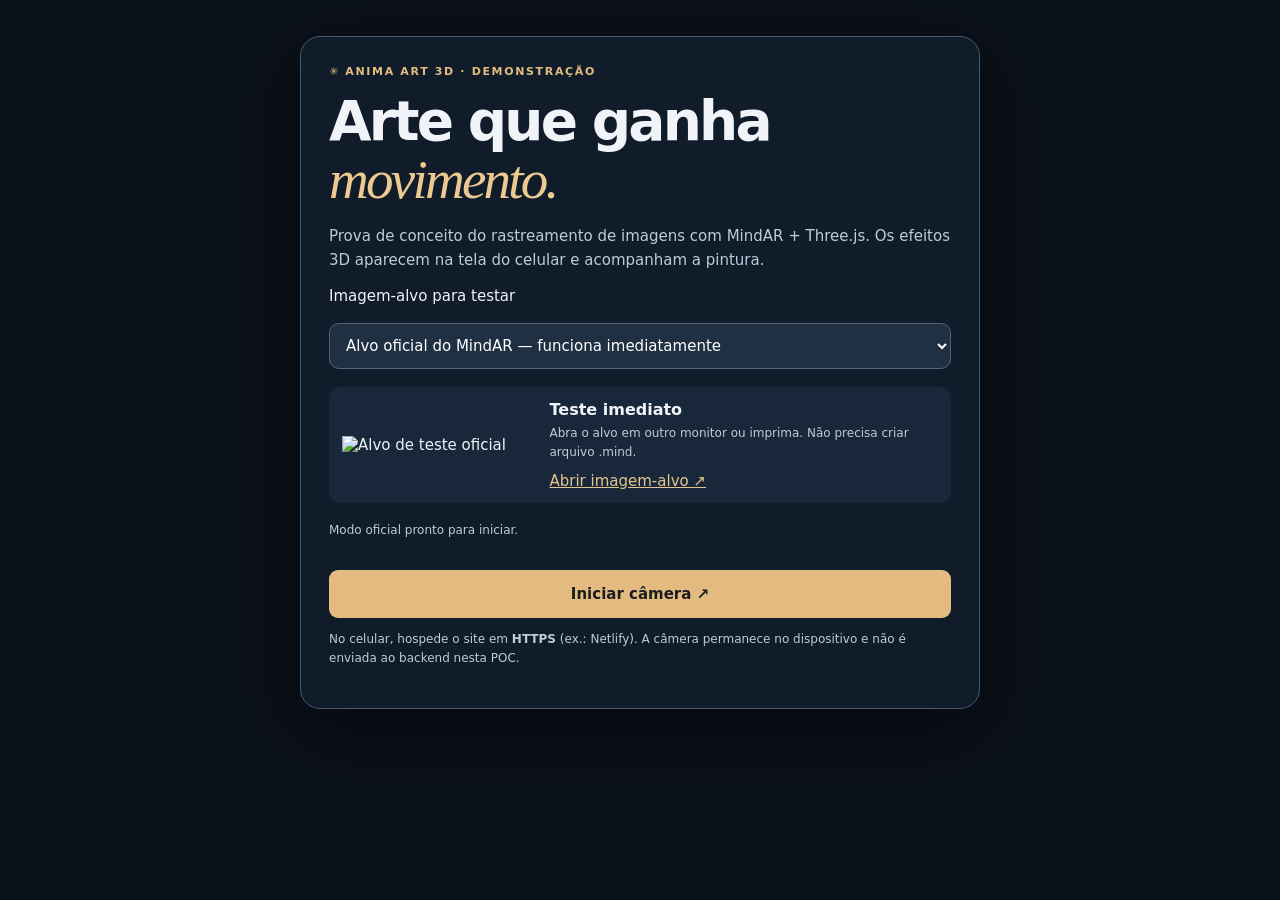
==== frontend/poc-mindar/index.html @ 302cc909 "feat: adiciona POC de image tracking MindAR com obra do Van Gogh" ====
<!doctype html>
<html lang="pt-BR">
<head>
<meta charset="utf-8">
<meta name="viewport" content="width=device-width,initial-scale=1,viewport-fit=cover">
<meta name="theme-color" content="#0b111b">
<title>Anima Art 3D | POC MindAR</title>
<style>
*{box-sizing:border-box}body{margin:0;background:#0b111b;color:#f0f3f8;font:15px system-ui,-apple-system,Segoe UI,sans-serif}button,select,input{font:inherit}
#camera{position:fixed;inset:0;z-index:0}#setup{position:relative;z-index:2;max-width:680px;margin:4vh auto 40px;padding:28px;background:#121e2bec;border:1px solid #455970;border-radius:20px;box-shadow:0 20px 80px #0009}
.tag{font-size:11px;letter-spacing:.15em;color:#e3bd80;font-weight:800}h1{font-size:clamp(34px,6vw,55px);letter-spacing:-.05em;line-height:1.05;margin:15px 0}h1 em{font-family:Georgia,serif;font-weight:400;color:#ecc990}p{line-height:1.6;color:#becbd9}select{display:block;width:100%;background:#203043;color:white;border:1px solid #51657a;border-radius:10px;padding:12px;margin:18px 0}
.preview{display:flex;align-items:center;gap:17px;background:#18283a;padding:13px;border-radius:12px;margin-bottom:18px}.preview img{width:37%;object-fit:contain;max-height:190px}.preview strong{display:block;font-size:16px}.preview p{font-size:12px;margin:5px 0 10px}.preview a,.instructions a{color:#e3c68f}.instructions{background:#1b2a3c;border:1px dashed #6e8198;padding:15px;border-radius:10px;font-size:13px}.instructions p{margin:8px 0}input{width:100%;font-size:13px}
button{cursor:pointer}#start{background:#e3bb80;border:0;color:#1b1c1d;font-weight:800;width:100%;border-radius:9px;padding:15px;margin-top:18px}#start:disabled{opacity:.5;cursor:not-allowed}.notice{font-size:12px}
#ui{position:fixed;inset:0;z-index:3;pointer-events:none}#ui button{pointer-events:auto}#hint{position:absolute;top:13%;left:50%;transform:translateX(-50%);background:#0d1b2bd9;border:1px solid #87959d;padding:12px 16px;border-radius:22px;white-space:nowrap;max-width:94%;font-size:12px}
#details{position:absolute;bottom:83px;left:16px;right:16px;max-width:430px;padding:16px 18px;background:#0b192be9;border:1px solid #cfa975;border-radius:14px;backdrop-filter:blur(8px)}#details small{color:#e2c18b;letter-spacing:.1em}#details h2{margin:8px 0 4px;font-size:21px}#details p{margin:4px 0 11px;font-size:13px}#audio{padding:9px 12px;background:#304761;color:white;border:1px solid #627c97;border-radius:8px}
.bar{position:absolute;bottom:16px;left:16px;right:16px;display:flex;justify-content:space-between;align-items:center;gap:12px;font-size:12px;text-shadow:0 2px 6px black}.bar button{background:#122437dd;color:white;border:1px solid #9db1c8;border-radius:8px;padding:10px}
.hide{display:none!important}
@media(max-width:620px){#setup{margin:15px;padding:22px 18px}.preview img{width:35%}.preview strong{font-size:14px}}
</style>
<script type="importmap">{"imports":{"three":"https://unpkg.com/three@0.160.0/build/three.module.js","mindar-image-three":"https://cdn.jsdelivr.net/npm/mind-ar@1.2.5/dist/mindar-image-three.prod.js"}}</script>
</head>
<body>
<div id="camera"></div>
<main id="setup">
  <div class="tag">✳ ANIMA ART 3D · DEMONSTRAÇÃO</div>
  <h1>Arte que ganha <em>movimento.</em></h1>
  <p>Prova de conceito do rastreamento de imagens com MindAR + Three.js. Os efeitos 3D aparecem na tela do celular e acompanham a pintura.</p>
  <label for="mode">Imagem-alvo para testar</label>
  <select id="mode">
    <option value="sample">Alvo oficial do MindAR — funciona imediatamente</option>
    <option value="art">Van Gogh — obra real (compilar imagem)</option>
  </select>
  <div class="preview" id="sample">
    <img src="https://cdn.jsdelivr.net/gh/hiukim/mind-ar-js@1.2.5/examples/image-tracking/assets/card-example/card.png" alt="Alvo de teste oficial">
    <div><strong>Teste imediato</strong><p>Abra o alvo em outro monitor ou imprima. Não precisa criar arquivo .mind.</p><a target="_blank" rel="noopener" href="https://cdn.jsdelivr.net/gh/hiukim/mind-ar-js@1.2.5/examples/image-tracking/assets/card-example/card.png">Abrir imagem-alvo ↗</a></div>
  </div>
  <div class="preview hide" id="artwork">
    <img src="https://images.metmuseum.org/CRDImages/ep/web-large/DP-42549-001.jpg" alt="Campo de Trigo com Ciprestes de Van Gogh">
    <div><strong>Campo de Trigo com Ciprestes</strong><p>Vincent van Gogh · 1889 · The Met · domínio público</p><a target="_blank" rel="noopener" href="https://images.metmuseum.org/CRDImages/ep/web-large/DP-42549-001.jpg">Abrir pintura exata ↗</a></div>
  </div>
  <div id="compile" class="instructions hide">
    <p>1. Abra a <a target="_blank" rel="noopener" href="https://images.metmuseum.org/CRDImages/ep/web-large/DP-42549-001.jpg">imagem acima</a> e salve-a.</p>
    <p>2. Envie esta imagem ao <a target="_blank" rel="noopener" href="https://hiukim.github.io/mind-ar-js-doc/tools/compile/">compilador oficial MindAR ↗</a>; clique em Start e Download.</p>
    <p>3. Selecione o arquivo <strong>targets.mind</strong> gerado (ou salve-o no projeto como <strong>targets/van-gogh.mind</strong>).</p>
    <input id="mind-file" type="file" accept=".mind">
  </div>
  <p class="notice" id="status" role="status">Modo oficial pronto para iniciar.</p>
  <button id="start">Iniciar câmera ↗</button>
  <p class="notice">No celular, hospede o site em <b>HTTPS</b> (ex.: Netlify). A câmera permanece no dispositivo e não é enviada ao backend nesta POC.</p>
</main>
<div id="ui" class="hide">
  <div id="hint">⌗ Aponte a câmera para a imagem escolhida</div>
  <div id="details" class="hide">
    <small>● ALVO ENCONTRADO · RASTREAMENTO ATIVO</small>
    <h2 id="title">Campo de Trigo com Ciprestes</h2>
    <p id="meta">Vincent van Gogh · 1889</p>
    <p>Um objeto tridimensional emerge à frente da imagem. Os efeitos acompanham a pintura quando o celular se move.</p>
    <button id="audio">♫ Ouvir narração</button>
  </div>
  <div class="bar"><span id="track-status">Procurando imagem…</span><button id="stop">Encerrar câmera ✕</button></div>
</div>
<script type="module">
import * as THREE from "three";
import { MindARThree } from "mindar-image-three";
const $ = (id) => document.getElementById(id);
const sampleSrc = "https://cdn.jsdelivr.net/gh/hiukim/mind-ar-js@1.2.5/examples/image-tracking/assets/card-example/card.mind";
let ar = null, running = false, customUrl = null, fileReady = false, starting = false;
const isArt = () => $("mode").value === "art";
function message(t){$("status").textContent=t}
async function checkTarget(){
 try{const r=await fetch("./targets/van-gogh.mind",{method:"HEAD",cache:"no-store"});fileReady=r.ok}
 catch{fileReady=false}
 refresh();
}
function refresh(){
 const art=isArt();
 $("sample").classList.toggle("hide",art);
 $("artwork").classList.toggle("hide",!art);
 $("compile").classList.toggle("hide",!art);
 $("start").disabled=starting||(art&&!customUrl&&!fileReady);
 message(art?(customUrl||fileReady?"Pintura configurada. Inicie a câmera.":"Primeiro compile a pintura e selecione o .mind."): "Modo oficial pronto para iniciar.");
}
$("mode").addEventListener("change",()=>{refresh();if(isArt()&&!fileReady)void checkTarget()});
$("mind-file").addEventListener("change",()=>{
 if(customUrl)URL.revokeObjectURL(customUrl);
 customUrl=null;
 const f=$("mind-file").files[0];
 if(f&&f.name.toLowerCase().endsWith(".mind"))customUrl=URL.createObjectURL(f);
 refresh();
});
function decorate(group,height,art){
 const ring=new THREE.Mesh(new THREE.TorusGeometry(.12,.004,8,64),new THREE.MeshBasicMaterial({color:0xffd697}));
 const core=new THREE.Mesh(new THREE.IcosahedronGeometry(.065,1),new THREE.MeshStandardMaterial({color:0xddae67,metalness:.55,roughness:.36,emissive:0x36200a}));
 const orb=new THREE.Group();orb.add(ring,core);orb.position.set(-.18,.08,.14);group.add(orb);
 const edges=[new THREE.Vector3(-.5,-height/2,.02),new THREE.Vector3(.5,-height/2,.02),new THREE.Vector3(.5,height/2,.02),new THREE.Vector3(-.5,height/2,.02)];
 group.add(new THREE.LineLoop(new THREE.BufferGeometry().setFromPoints(edges),new THREE.LineBasicMaterial({color:0xf4c47f,transparent:true,opacity:.75})));
 const canvas=document.createElement("canvas");canvas.width=480;canvas.height=Math.round(height*480);
 const ctx=canvas.getContext("2d"),texture=new THREE.CanvasTexture(canvas);
 const overlay=new THREE.Mesh(new THREE.PlaneGeometry(1,height),new THREE.MeshBasicMaterial({map:texture,transparent:true,depthWrite:false}));
 overlay.position.z=.015;group.add(overlay);
 const tree=new THREE.Group();tree.position.set(.33,-height*.12,.04);
 if(art){for(let i=0;i<4;i++){const mesh=new THREE.Mesh(new THREE.ConeGeometry(.055-i*.008,.20,8),new THREE.MeshStandardMaterial({color:0x274831,transparent:true,opacity:.7}));mesh.position.y=.10+i*.058;tree.add(mesh)}group.add(tree)}
 group.add(new THREE.HemisphereLight(0xffffff,0xd3b077,2));
 return (t)=>{
  ctx.clearRect(0,0,canvas.width,canvas.height);
  for(let i=0;i<36;i++){const x=(i*137)%canvas.width,y=(i*23)%(canvas.height*.28)+canvas.height*.06;ctx.beginPath();ctx.ellipse(x+Math.sin(t+i)*4,y,15,3,-.4,0,Math.PI*1.4);ctx.strokeStyle="rgba(225,238,255,.27)";ctx.lineWidth=2;ctx.stroke()}
  for(let i=0;i<36;i++){const x=(i*79)%canvas.width,y=canvas.height*(.76+(i%5)*.035);ctx.beginPath();ctx.moveTo(x,y);ctx.lineTo(x+Math.sin(t*1.5+i)*12,y-14);ctx.strokeStyle="rgba(246,197,78,.45)";ctx.lineWidth=2;ctx.stroke()}
  texture.needsUpdate=true;orb.rotation.y=t*.5;orb.rotation.z=t*.2;orb.position.z=.1+.12*(1+Math.sin(t*.8));tree.rotation.z=Math.sin(t)*.04;
 };
}
async function start(){
 if(starting||running)return;
 if(!window.isSecureContext||!navigator.mediaDevices?.getUserMedia){message("Use HTTPS ou localhost para permitir a câmera.");return}
 starting=true;$("start").disabled=true;
 try{
  const art=isArt();
  ar=new MindARThree({container:$("camera"),imageTargetSrc:art?(customUrl||"./targets/van-gogh.mind"):sampleSrc,uiLoading:"yes",uiScanning:"no"});
  const anchor=ar.addAnchor(0);
  const animate=decorate(anchor.group,art?479/599:.552,art);
  anchor.onTargetFound=()=>{$("details").classList.remove("hide");$("hint").classList.add("hide");$("track-status").textContent="Alvo encontrado — mova o celular lentamente"};
  anchor.onTargetLost=()=>{$("details").classList.add("hide");$("hint").classList.remove("hide");$("track-status").textContent="Alvo perdido — reenquadre"};
  await ar.start();
  const clock=new THREE.Clock();
  ar.renderer.setAnimationLoop(()=>{animate(clock.getElapsedTime());ar.renderer.render(ar.scene,ar.camera)});
  $("setup").classList.add("hide");$("ui").classList.remove("hide");
  $("title").textContent=art?"Campo de Trigo com Ciprestes":"Alvo oficial do MindAR";
  $("meta").textContent=art?"Vincent van Gogh · 1889":"Exemplo técnico de image tracking";
  running=true;
 }catch(e){
  console.error(e);message("Erro ao iniciar: confirme câmera, internet e arquivo .mind. "+(e?.message||""));
  try{await ar?.stop()}catch{}
  ar=null;
 }finally{starting=false;$("start").disabled=false}
}
async function stop(){
 if(!ar)return;
 window.speechSynthesis?.cancel();
 ar.renderer.setAnimationLoop(null);
 try{await ar.stop()}catch(e){console.warn(e)}
 $("camera").replaceChildren();
 ar=null;running=false;$("details").classList.add("hide");
 $("setup").classList.remove("hide");$("ui").classList.add("hide");
 refresh();
}
$("start").addEventListener("click",()=>void start());
$("stop").addEventListener("click",()=>void stop());
$("audio").addEventListener("click",()=>{
 if(!window.speechSynthesis){alert("Narração não disponível neste navegador.");return}
 if(speechSynthesis.speaking){speechSynthesis.cancel();return}
 const text=isArt()?"Campo de Trigo com Ciprestes, pintura de Vincent van Gogh de 1889. A experiência utiliza rastreamento de imagem para posicionar elementos virtuais sobre a obra.":"Esta é uma prova de conceito do Anima Art 3D com rastreamento visual do MindAR e animações em Three JS.";
 const utterance=new SpeechSynthesisUtterance(text);utterance.lang="pt-BR";speechSynthesis.speak(utterance);
});
window.addEventListener("pagehide",()=>{if(running)void stop()});
refresh();
</script>
</body>
</html>
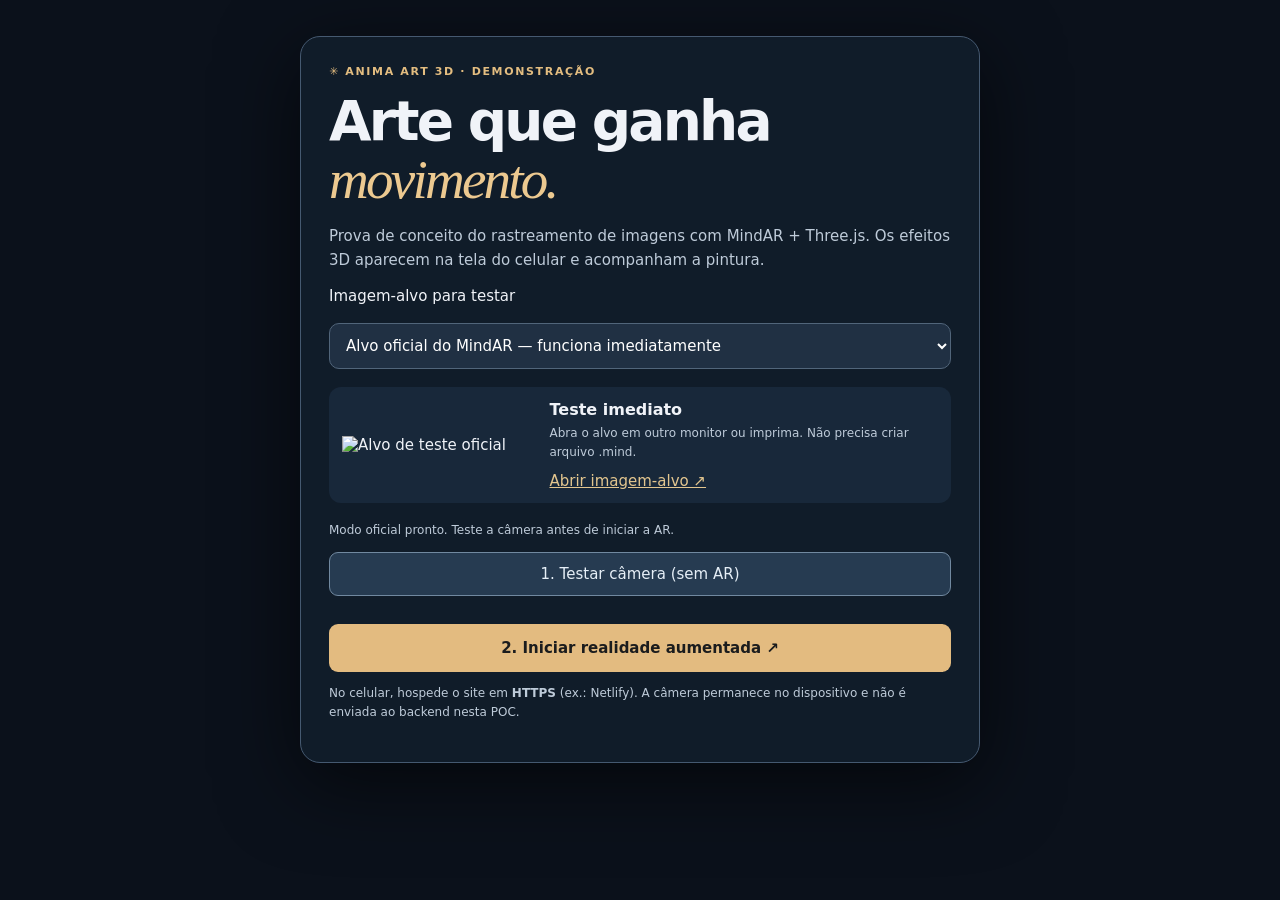
==== commit d55c5449: "fix: adiciona teste de câmera e diagnóstico do carregamento MindAR" ====
--- a/frontend/poc-mindar/index.html
+++ b/frontend/poc-mindar/index.html
@@ -16,6 +16,7 @@
 .bar{position:absolute;bottom:16px;left:16px;right:16px;display:flex;justify-content:space-between;align-items:center;gap:12px;font-size:12px;text-shadow:0 2px 6px black}.bar button{background:#122437dd;color:white;border:1px solid #9db1c8;border-radius:8px;padding:10px}
 .hide{display:none!important}
 @media(max-width:620px){#setup{margin:15px;padding:22px 18px}.preview img{width:35%}.preview strong{font-size:14px}}
+#camera-preview{display:block;width:100%;max-height:290px;background:#000;object-fit:contain;border-radius:10px;margin-top:10px}#camera-test{display:block;width:100%;background:#263b51;color:#e6eff7;border:1px solid #7189a0;border-radius:9px;padding:12px;margin:10px 0}#camera-test:disabled{opacity:.5}.notice{overflow-wrap:anywhere}
 </style>
 <script type="importmap">{"imports":{"three":"https://unpkg.com/three@0.160.0/build/three.module.js","mindar-image-three":"https://cdn.jsdelivr.net/npm/mind-ar@1.2.5/dist/mindar-image-three.prod.js"}}</script>
 </head>
@@ -41,11 +42,16 @@
   <div id="compile" class="instructions hide">
     <p>1. Abra a <a target="_blank" rel="noopener" href="https://images.metmuseum.org/CRDImages/ep/web-large/DP-42549-001.jpg">imagem acima</a> e salve-a.</p>
     <p>2. Envie esta imagem ao <a target="_blank" rel="noopener" href="https://hiukim.github.io/mind-ar-js-doc/tools/compile/">compilador oficial MindAR ↗</a>; clique em Start e Download.</p>
-    <p>3. Selecione o arquivo <strong>targets.mind</strong> gerado (ou salve-o no projeto como <strong>targets/van-gogh.mind</strong>).</p>
+    <p>3. Para publicar no Netlify, coloque <strong>index.html</strong> e <strong>targets.mind</strong> na mesma pasta. Alternativamente, copie o arquivo .mind para este celular e selecione abaixo.</p>
     <input id="mind-file" type="file" accept=".mind">
   </div>
   <p class="notice" id="status" role="status">Modo oficial pronto para iniciar.</p>
-  <button id="start">Iniciar câmera ↗</button>
+  <button id="camera-test" type="button">1. Testar câmera (sem AR)</button>
+  <div id="camera-preview-wrap" class="hide">
+    <video id="camera-preview" playsinline autoplay muted></video>
+    <p class="notice">Se você vê a imagem ao vivo, a permissão da câmera está funcionando.</p>
+  </div>
+  <button id="start" type="button">2. Iniciar realidade aumentada ↗</button>
   <p class="notice">No celular, hospede o site em <b>HTTPS</b> (ex.: Netlify). A câmera permanece no dispositivo e não é enviada ao backend nesta POC.</p>
 </main>
 <div id="ui" class="hide">
@@ -59,34 +65,58 @@
   </div>
   <div class="bar"><span id="track-status">Procurando imagem…</span><button id="stop">Encerrar câmera ✕</button></div>
 </div>
-<script type="module">
-import * as THREE from "three";
-import { MindARThree } from "mindar-image-three";
+<script>
+// Importamos as bibliotecas apenas ao clicar, para que erros de carregamento fiquem visíveis.
+let THREE=null, MindARThree=null;
 const $ = (id) => document.getElementById(id);
 const sampleSrc = "https://cdn.jsdelivr.net/gh/hiukim/mind-ar-js@1.2.5/examples/image-tracking/assets/card-example/card.mind";
-let ar = null, running = false, customUrl = null, fileReady = false, starting = false;
+let ar = null, running = false, customUrl = null, starting = false, previewStream=null;
 const isArt = () => $("mode").value === "art";
 function message(t){$("status").textContent=t}
-async function checkTarget(){
- try{const r=await fetch("./targets/van-gogh.mind",{method:"HEAD",cache:"no-store"});fileReady=r.ok}
- catch{fileReady=false}
- refresh();
-}
 function refresh(){
  const art=isArt();
  $("sample").classList.toggle("hide",art);
  $("artwork").classList.toggle("hide",!art);
  $("compile").classList.toggle("hide",!art);
- $("start").disabled=starting||(art&&!customUrl&&!fileReady);
- message(art?(customUrl||fileReady?"Pintura configurada. Inicie a câmera.":"Primeiro compile a pintura e selecione o .mind."): "Modo oficial pronto para iniciar.");
-}
-$("mode").addEventListener("change",()=>{refresh();if(isArt()&&!fileReady)void checkTarget()});
+ $("start").disabled=starting;
+ if (!starting) message(art?
+   (customUrl?"Arquivo .mind selecionado no celular. Pronto para testar.":"Para testar a pintura, publique targets.mind junto do index.html ou selecione-o abaixo."):
+   "Modo oficial pronto. Teste a câmera antes de iniciar a AR.");
+}
+$("mode").addEventListener("change",refresh);
 $("mind-file").addEventListener("change",()=>{
  if(customUrl)URL.revokeObjectURL(customUrl);
  customUrl=null;
  const f=$("mind-file").files[0];
  if(f&&f.name.toLowerCase().endsWith(".mind"))customUrl=URL.createObjectURL(f);
  refresh();
+});
+
+async function stopPreview(){
+ if(previewStream) previewStream.getTracks().forEach(t=>t.stop());
+ previewStream=null;
+ $("camera-preview").srcObject=null;
+ $("camera-preview-wrap").classList.add("hide");
+ $("camera-test").textContent="1. Testar câmera (sem AR)";
+}
+$("camera-test").addEventListener("click",async()=>{
+ if(previewStream){await stopPreview();message("Câmera de teste encerrada.");return}
+ if(!window.isSecureContext||!navigator.mediaDevices?.getUserMedia){
+  message("Câmera indisponível: abra um endereço HTTPS no Safari/Chrome, fora do navegador interno de outros aplicativos.");
+  return;
+ }
+ try{
+  message("Solicitando permissão da câmera...");
+  previewStream=await navigator.mediaDevices.getUserMedia({audio:false,video:{facingMode:{ideal:"environment"}}});
+  $("camera-preview").srcObject=previewStream;
+  $("camera-preview-wrap").classList.remove("hide");
+  $("camera-test").textContent="Fechar teste de câmera";
+  await $("camera-preview").play();
+  message("Câmera funcionando! Feche o teste e inicie a realidade aumentada.");
+ }catch(e){
+  await stopPreview();
+  message("Câmera bloqueada ("+(e?.name||"erro")+"): "+(e?.message||"")+". Verifique a permissão do site nas configurações do navegador.");
+ }
 });
 function decorate(group,height,art){
  const ring=new THREE.Mesh(new THREE.TorusGeometry(.12,.004,8,64),new THREE.MeshBasicMaterial({color:0xffd697}));
@@ -114,7 +144,20 @@
  starting=true;$("start").disabled=true;
  try{
   const art=isArt();
-  ar=new MindARThree({container:$("camera"),imageTargetSrc:art?(customUrl||"./targets/van-gogh.mind"):sampleSrc,uiLoading:"yes",uiScanning:"no"});
+  const source=art?(customUrl||"./targets.mind"):sampleSrc;
+  if(art&&!customUrl){
+    const r=await fetch(source,{cache:"no-store"});
+    const type=(r.headers.get("content-type")||"").toLowerCase();
+    if(!r.ok||type.includes("text/html"))throw new Error("targets.mind não encontrado. No Netlify, publique a pasta contendo index.html e targets.mind lado a lado.");
+  }
+  await stopPreview();
+  message("Carregando bibliotecas MindAR e Three.js...");
+  const [threeModule,mindarModule]=await Promise.all([import("three"),import("mindar-image-three")]);
+  THREE=threeModule;
+  MindARThree=mindarModule.MindARThree;
+  if(typeof MindARThree!=="function")throw new Error("MindAR não carregou. Verifique internet e compatibilidade do navegador.");
+  message("Abrindo câmera e carregando imagem-alvo...");
+  ar=new MindARThree({container:$("camera"),imageTargetSrc:source,uiLoading:"yes",uiScanning:"no"});
   const anchor=ar.addAnchor(0);
   const animate=decorate(anchor.group,art?479/599:.552,art);
   anchor.onTargetFound=()=>{$("details").classList.remove("hide");$("hint").classList.add("hide");$("track-status").textContent="Alvo encontrado — mova o celular lentamente"};
@@ -127,7 +170,7 @@
   $("meta").textContent=art?"Vincent van Gogh · 1889":"Exemplo técnico de image tracking";
   running=true;
  }catch(e){
-  console.error(e);message("Erro ao iniciar: confirme câmera, internet e arquivo .mind. "+(e?.message||""));
+  console.error(e);message("Falha ao iniciar AR ("+(e?.name||"erro")+"): "+(e?.message||"Sem detalhes")+". Se a câmera funcionou no teste, revise o .mind e a conexão com as bibliotecas.");
   try{await ar?.stop()}catch{}
   ar=null;
  }finally{starting=false;$("start").disabled=false}
@@ -150,7 +193,7 @@
  const text=isArt()?"Campo de Trigo com Ciprestes, pintura de Vincent van Gogh de 1889. A experiência utiliza rastreamento de imagem para posicionar elementos virtuais sobre a obra.":"Esta é uma prova de conceito do Anima Art 3D com rastreamento visual do MindAR e animações em Three JS.";
  const utterance=new SpeechSynthesisUtterance(text);utterance.lang="pt-BR";speechSynthesis.speak(utterance);
 });
-window.addEventListener("pagehide",()=>{if(running)void stop()});
+window.addEventListener("pagehide",()=>{if(running)void stop();if(previewStream)void stopPreview()});
 refresh();
 </script>
 </body>
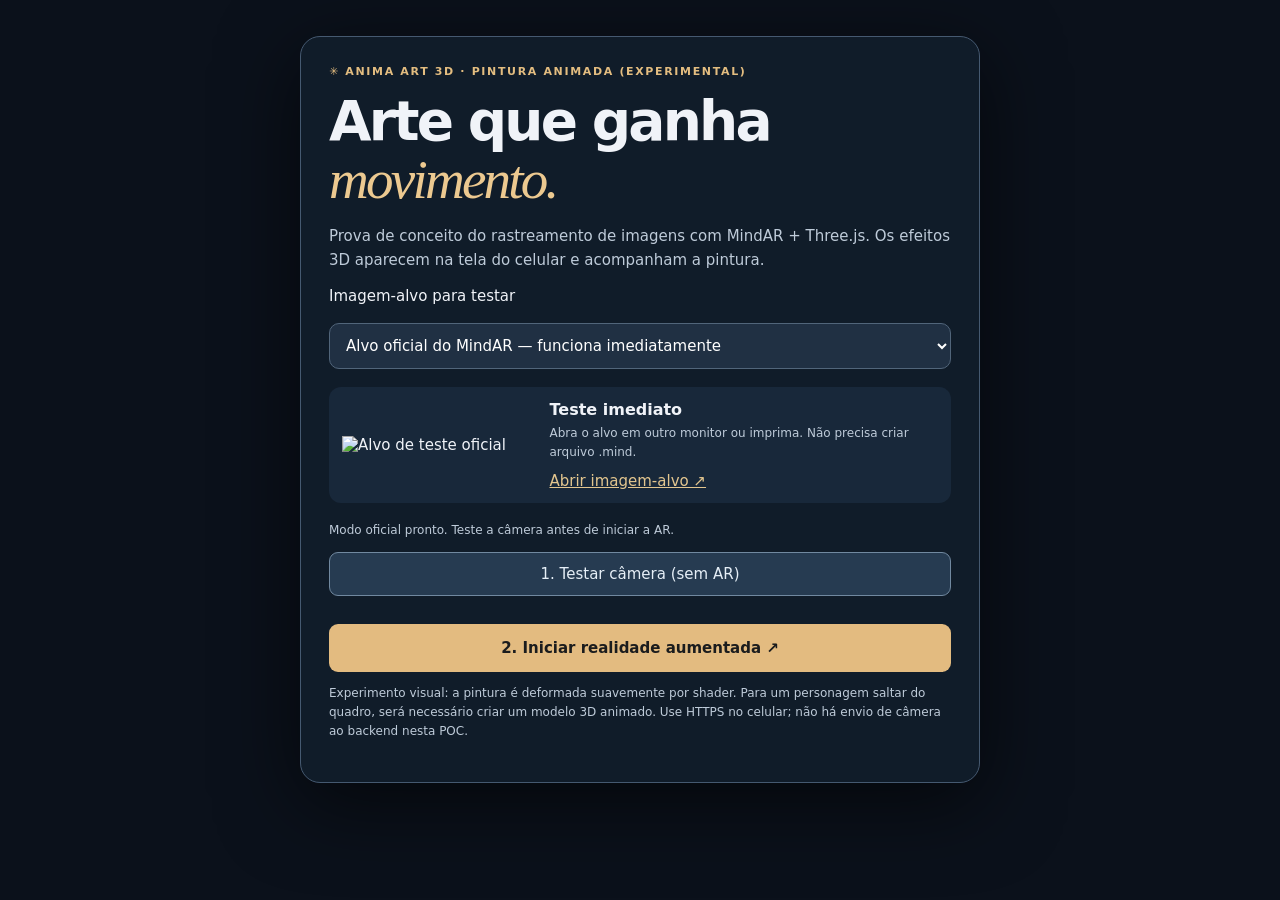
==== commit 9b80a8cb: "fix: abre experiência GLB atual no endereço raiz e preserva POC técnica" ====
--- a/frontend/poc-mindar/index.html
+++ b/frontend/poc-mindar/index.html
@@ -1,200 +1,32 @@
 <!doctype html>
 <html lang="pt-BR">
 <head>
-<meta charset="utf-8">
-<meta name="viewport" content="width=device-width,initial-scale=1,viewport-fit=cover">
-<meta name="theme-color" content="#0b111b">
-<title>Anima Art 3D | POC MindAR</title>
-<style>
-*{box-sizing:border-box}body{margin:0;background:#0b111b;color:#f0f3f8;font:15px system-ui,-apple-system,Segoe UI,sans-serif}button,select,input{font:inherit}
-#camera{position:fixed;inset:0;z-index:0}#setup{position:relative;z-index:2;max-width:680px;margin:4vh auto 40px;padding:28px;background:#121e2bec;border:1px solid #455970;border-radius:20px;box-shadow:0 20px 80px #0009}
-.tag{font-size:11px;letter-spacing:.15em;color:#e3bd80;font-weight:800}h1{font-size:clamp(34px,6vw,55px);letter-spacing:-.05em;line-height:1.05;margin:15px 0}h1 em{font-family:Georgia,serif;font-weight:400;color:#ecc990}p{line-height:1.6;color:#becbd9}select{display:block;width:100%;background:#203043;color:white;border:1px solid #51657a;border-radius:10px;padding:12px;margin:18px 0}
-.preview{display:flex;align-items:center;gap:17px;background:#18283a;padding:13px;border-radius:12px;margin-bottom:18px}.preview img{width:37%;object-fit:contain;max-height:190px}.preview strong{display:block;font-size:16px}.preview p{font-size:12px;margin:5px 0 10px}.preview a,.instructions a{color:#e3c68f}.instructions{background:#1b2a3c;border:1px dashed #6e8198;padding:15px;border-radius:10px;font-size:13px}.instructions p{margin:8px 0}input{width:100%;font-size:13px}
-button{cursor:pointer}#start{background:#e3bb80;border:0;color:#1b1c1d;font-weight:800;width:100%;border-radius:9px;padding:15px;margin-top:18px}#start:disabled{opacity:.5;cursor:not-allowed}.notice{font-size:12px}
-#ui{position:fixed;inset:0;z-index:3;pointer-events:none}#ui button{pointer-events:auto}#hint{position:absolute;top:13%;left:50%;transform:translateX(-50%);background:#0d1b2bd9;border:1px solid #87959d;padding:12px 16px;border-radius:22px;white-space:nowrap;max-width:94%;font-size:12px}
-#details{position:absolute;bottom:83px;left:16px;right:16px;max-width:430px;padding:16px 18px;background:#0b192be9;border:1px solid #cfa975;border-radius:14px;backdrop-filter:blur(8px)}#details small{color:#e2c18b;letter-spacing:.1em}#details h2{margin:8px 0 4px;font-size:21px}#details p{margin:4px 0 11px;font-size:13px}#audio{padding:9px 12px;background:#304761;color:white;border:1px solid #627c97;border-radius:8px}
-.bar{position:absolute;bottom:16px;left:16px;right:16px;display:flex;justify-content:space-between;align-items:center;gap:12px;font-size:12px;text-shadow:0 2px 6px black}.bar button{background:#122437dd;color:white;border:1px solid #9db1c8;border-radius:8px;padding:10px}
-.hide{display:none!important}
-@media(max-width:620px){#setup{margin:15px;padding:22px 18px}.preview img{width:35%}.preview strong{font-size:14px}}
-#camera-preview{display:block;width:100%;max-height:290px;background:#000;object-fit:contain;border-radius:10px;margin-top:10px}#camera-test{display:block;width:100%;background:#263b51;color:#e6eff7;border:1px solid #7189a0;border-radius:9px;padding:12px;margin:10px 0}#camera-test:disabled{opacity:.5}.notice{overflow-wrap:anywhere}
-</style>
-<script type="importmap">{"imports":{"three":"https://unpkg.com/three@0.160.0/build/three.module.js","mindar-image-three":"https://cdn.jsdelivr.net/npm/mind-ar@1.2.5/dist/mindar-image-three.prod.js"}}</script>
+  <meta charset="utf-8">
+  <meta name="viewport" content="width=device-width,initial-scale=1">
+  <meta http-equiv="refresh" content="0; url=./animada.html?mode=art">
+  <meta name="theme-color" content="#101a27">
+  <title>Anima Art 3D — Abrindo demonstração</title>
+  <style>
+    body{margin:0;min-height:100dvh;background:#101a27;color:#edf1f7;
+      font:16px system-ui,-apple-system,Segoe UI,sans-serif;display:grid;place-items:center}
+    main{max-width:500px;margin:20px;padding:25px;border:1px solid #9b8061;
+      border-radius:18px;background:#182639;text-align:center}
+    h1{margin:0 0 12px;font-size:26px}p{color:#bdccda;line-height:1.6}
+    a{display:inline-block;margin:9px;padding:12px 16px;border-radius:9px;
+      background:#e3c18e;color:#182233;text-decoration:none;font-weight:700}
+    a.alt{background:#273c53;color:#e9f1fc;border:1px solid #64839d}
+  </style>
+  <script>
+    // O endereço raiz deve abrir a experiência mais recente, não a POC de teste.
+    window.location.replace("./animada.html?mode=art");
+  </script>
 </head>
 <body>
-<div id="camera"></div>
-<main id="setup">
-  <div class="tag">✳ ANIMA ART 3D · DEMONSTRAÇÃO</div>
-  <h1>Arte que ganha <em>movimento.</em></h1>
-  <p>Prova de conceito do rastreamento de imagens com MindAR + Three.js. Os efeitos 3D aparecem na tela do celular e acompanham a pintura.</p>
-  <label for="mode">Imagem-alvo para testar</label>
-  <select id="mode">
-    <option value="sample">Alvo oficial do MindAR — funciona imediatamente</option>
-    <option value="art">Van Gogh — obra real (compilar imagem)</option>
-  </select>
-  <div class="preview" id="sample">
-    <img src="https://cdn.jsdelivr.net/gh/hiukim/mind-ar-js@1.2.5/examples/image-tracking/assets/card-example/card.png" alt="Alvo de teste oficial">
-    <div><strong>Teste imediato</strong><p>Abra o alvo em outro monitor ou imprima. Não precisa criar arquivo .mind.</p><a target="_blank" rel="noopener" href="https://cdn.jsdelivr.net/gh/hiukim/mind-ar-js@1.2.5/examples/image-tracking/assets/card-example/card.png">Abrir imagem-alvo ↗</a></div>
-  </div>
-  <div class="preview hide" id="artwork">
-    <img src="https://images.metmuseum.org/CRDImages/ep/web-large/DP-42549-001.jpg" alt="Campo de Trigo com Ciprestes de Van Gogh">
-    <div><strong>Campo de Trigo com Ciprestes</strong><p>Vincent van Gogh · 1889 · The Met · domínio público</p><a target="_blank" rel="noopener" href="https://images.metmuseum.org/CRDImages/ep/web-large/DP-42549-001.jpg">Abrir pintura exata ↗</a></div>
-  </div>
-  <div id="compile" class="instructions hide">
-    <p>1. Abra a <a target="_blank" rel="noopener" href="https://images.metmuseum.org/CRDImages/ep/web-large/DP-42549-001.jpg">imagem acima</a> e salve-a.</p>
-    <p>2. Envie esta imagem ao <a target="_blank" rel="noopener" href="https://hiukim.github.io/mind-ar-js-doc/tools/compile/">compilador oficial MindAR ↗</a>; clique em Start e Download.</p>
-    <p>3. Para publicar no Netlify, coloque <strong>index.html</strong> e <strong>targets.mind</strong> na mesma pasta. Alternativamente, copie o arquivo .mind para este celular e selecione abaixo.</p>
-    <input id="mind-file" type="file" accept=".mind">
-  </div>
-  <p class="notice" id="status" role="status">Modo oficial pronto para iniciar.</p>
-  <button id="camera-test" type="button">1. Testar câmera (sem AR)</button>
-  <div id="camera-preview-wrap" class="hide">
-    <video id="camera-preview" playsinline autoplay muted></video>
-    <p class="notice">Se você vê a imagem ao vivo, a permissão da câmera está funcionando.</p>
-  </div>
-  <button id="start" type="button">2. Iniciar realidade aumentada ↗</button>
-  <p class="notice">No celular, hospede o site em <b>HTTPS</b> (ex.: Netlify). A câmera permanece no dispositivo e não é enviada ao backend nesta POC.</p>
-</main>
-<div id="ui" class="hide">
-  <div id="hint">⌗ Aponte a câmera para a imagem escolhida</div>
-  <div id="details" class="hide">
-    <small>● ALVO ENCONTRADO · RASTREAMENTO ATIVO</small>
-    <h2 id="title">Campo de Trigo com Ciprestes</h2>
-    <p id="meta">Vincent van Gogh · 1889</p>
-    <p>Um objeto tridimensional emerge à frente da imagem. Os efeitos acompanham a pintura quando o celular se move.</p>
-    <button id="audio">♫ Ouvir narração</button>
-  </div>
-  <div class="bar"><span id="track-status">Procurando imagem…</span><button id="stop">Encerrar câmera ✕</button></div>
-</div>
-<script>
-// Importamos as bibliotecas apenas ao clicar, para que erros de carregamento fiquem visíveis.
-let THREE=null, MindARThree=null;
-const $ = (id) => document.getElementById(id);
-const sampleSrc = "https://cdn.jsdelivr.net/gh/hiukim/mind-ar-js@1.2.5/examples/image-tracking/assets/card-example/card.mind";
-let ar = null, running = false, customUrl = null, starting = false, previewStream=null;
-const isArt = () => $("mode").value === "art";
-function message(t){$("status").textContent=t}
-function refresh(){
- const art=isArt();
- $("sample").classList.toggle("hide",art);
- $("artwork").classList.toggle("hide",!art);
- $("compile").classList.toggle("hide",!art);
- $("start").disabled=starting;
- if (!starting) message(art?
-   (customUrl?"Arquivo .mind selecionado no celular. Pronto para testar.":"Para testar a pintura, publique targets.mind junto do index.html ou selecione-o abaixo."):
-   "Modo oficial pronto. Teste a câmera antes de iniciar a AR.");
-}
-$("mode").addEventListener("change",refresh);
-$("mind-file").addEventListener("change",()=>{
- if(customUrl)URL.revokeObjectURL(customUrl);
- customUrl=null;
- const f=$("mind-file").files[0];
- if(f&&f.name.toLowerCase().endsWith(".mind"))customUrl=URL.createObjectURL(f);
- refresh();
-});
-
-async function stopPreview(){
- if(previewStream) previewStream.getTracks().forEach(t=>t.stop());
- previewStream=null;
- $("camera-preview").srcObject=null;
- $("camera-preview-wrap").classList.add("hide");
- $("camera-test").textContent="1. Testar câmera (sem AR)";
-}
-$("camera-test").addEventListener("click",async()=>{
- if(previewStream){await stopPreview();message("Câmera de teste encerrada.");return}
- if(!window.isSecureContext||!navigator.mediaDevices?.getUserMedia){
-  message("Câmera indisponível: abra um endereço HTTPS no Safari/Chrome, fora do navegador interno de outros aplicativos.");
-  return;
- }
- try{
-  message("Solicitando permissão da câmera...");
-  previewStream=await navigator.mediaDevices.getUserMedia({audio:false,video:{facingMode:{ideal:"environment"}}});
-  $("camera-preview").srcObject=previewStream;
-  $("camera-preview-wrap").classList.remove("hide");
-  $("camera-test").textContent="Fechar teste de câmera";
-  await $("camera-preview").play();
-  message("Câmera funcionando! Feche o teste e inicie a realidade aumentada.");
- }catch(e){
-  await stopPreview();
-  message("Câmera bloqueada ("+(e?.name||"erro")+"): "+(e?.message||"")+". Verifique a permissão do site nas configurações do navegador.");
- }
-});
-function decorate(group,height,art){
- const ring=new THREE.Mesh(new THREE.TorusGeometry(.12,.004,8,64),new THREE.MeshBasicMaterial({color:0xffd697}));
- const core=new THREE.Mesh(new THREE.IcosahedronGeometry(.065,1),new THREE.MeshStandardMaterial({color:0xddae67,metalness:.55,roughness:.36,emissive:0x36200a}));
- const orb=new THREE.Group();orb.add(ring,core);orb.position.set(-.18,.08,.14);group.add(orb);
- const edges=[new THREE.Vector3(-.5,-height/2,.02),new THREE.Vector3(.5,-height/2,.02),new THREE.Vector3(.5,height/2,.02),new THREE.Vector3(-.5,height/2,.02)];
- group.add(new THREE.LineLoop(new THREE.BufferGeometry().setFromPoints(edges),new THREE.LineBasicMaterial({color:0xf4c47f,transparent:true,opacity:.75})));
- const canvas=document.createElement("canvas");canvas.width=480;canvas.height=Math.round(height*480);
- const ctx=canvas.getContext("2d"),texture=new THREE.CanvasTexture(canvas);
- const overlay=new THREE.Mesh(new THREE.PlaneGeometry(1,height),new THREE.MeshBasicMaterial({map:texture,transparent:true,depthWrite:false}));
- overlay.position.z=.015;group.add(overlay);
- const tree=new THREE.Group();tree.position.set(.33,-height*.12,.04);
- if(art){for(let i=0;i<4;i++){const mesh=new THREE.Mesh(new THREE.ConeGeometry(.055-i*.008,.20,8),new THREE.MeshStandardMaterial({color:0x274831,transparent:true,opacity:.7}));mesh.position.y=.10+i*.058;tree.add(mesh)}group.add(tree)}
- group.add(new THREE.HemisphereLight(0xffffff,0xd3b077,2));
- return (t)=>{
-  ctx.clearRect(0,0,canvas.width,canvas.height);
-  for(let i=0;i<36;i++){const x=(i*137)%canvas.width,y=(i*23)%(canvas.height*.28)+canvas.height*.06;ctx.beginPath();ctx.ellipse(x+Math.sin(t+i)*4,y,15,3,-.4,0,Math.PI*1.4);ctx.strokeStyle="rgba(225,238,255,.27)";ctx.lineWidth=2;ctx.stroke()}
-  for(let i=0;i<36;i++){const x=(i*79)%canvas.width,y=canvas.height*(.76+(i%5)*.035);ctx.beginPath();ctx.moveTo(x,y);ctx.lineTo(x+Math.sin(t*1.5+i)*12,y-14);ctx.strokeStyle="rgba(246,197,78,.45)";ctx.lineWidth=2;ctx.stroke()}
-  texture.needsUpdate=true;orb.rotation.y=t*.5;orb.rotation.z=t*.2;orb.position.z=.1+.12*(1+Math.sin(t*.8));tree.rotation.z=Math.sin(t)*.04;
- };
-}
-async function start(){
- if(starting||running)return;
- if(!window.isSecureContext||!navigator.mediaDevices?.getUserMedia){message("Use HTTPS ou localhost para permitir a câmera.");return}
- starting=true;$("start").disabled=true;
- try{
-  const art=isArt();
-  const source=art?(customUrl||"./targets.mind"):sampleSrc;
-  if(art&&!customUrl){
-    const r=await fetch(source,{cache:"no-store"});
-    const type=(r.headers.get("content-type")||"").toLowerCase();
-    if(!r.ok||type.includes("text/html"))throw new Error("targets.mind não encontrado. No Netlify, publique a pasta contendo index.html e targets.mind lado a lado.");
-  }
-  await stopPreview();
-  message("Carregando bibliotecas MindAR e Three.js...");
-  const [threeModule,mindarModule]=await Promise.all([import("three"),import("mindar-image-three")]);
-  THREE=threeModule;
-  MindARThree=mindarModule.MindARThree;
-  if(typeof MindARThree!=="function")throw new Error("MindAR não carregou. Verifique internet e compatibilidade do navegador.");
-  message("Abrindo câmera e carregando imagem-alvo...");
-  ar=new MindARThree({container:$("camera"),imageTargetSrc:source,uiLoading:"yes",uiScanning:"no"});
-  const anchor=ar.addAnchor(0);
-  const animate=decorate(anchor.group,art?479/599:.552,art);
-  anchor.onTargetFound=()=>{$("details").classList.remove("hide");$("hint").classList.add("hide");$("track-status").textContent="Alvo encontrado — mova o celular lentamente"};
-  anchor.onTargetLost=()=>{$("details").classList.add("hide");$("hint").classList.remove("hide");$("track-status").textContent="Alvo perdido — reenquadre"};
-  await ar.start();
-  const clock=new THREE.Clock();
-  ar.renderer.setAnimationLoop(()=>{animate(clock.getElapsedTime());ar.renderer.render(ar.scene,ar.camera)});
-  $("setup").classList.add("hide");$("ui").classList.remove("hide");
-  $("title").textContent=art?"Campo de Trigo com Ciprestes":"Alvo oficial do MindAR";
-  $("meta").textContent=art?"Vincent van Gogh · 1889":"Exemplo técnico de image tracking";
-  running=true;
- }catch(e){
-  console.error(e);message("Falha ao iniciar AR ("+(e?.name||"erro")+"): "+(e?.message||"Sem detalhes")+". Se a câmera funcionou no teste, revise o .mind e a conexão com as bibliotecas.");
-  try{await ar?.stop()}catch{}
-  ar=null;
- }finally{starting=false;$("start").disabled=false}
-}
-async function stop(){
- if(!ar)return;
- window.speechSynthesis?.cancel();
- ar.renderer.setAnimationLoop(null);
- try{await ar.stop()}catch(e){console.warn(e)}
- $("camera").replaceChildren();
- ar=null;running=false;$("details").classList.add("hide");
- $("setup").classList.remove("hide");$("ui").classList.add("hide");
- refresh();
-}
-$("start").addEventListener("click",()=>void start());
-$("stop").addEventListener("click",()=>void stop());
-$("audio").addEventListener("click",()=>{
- if(!window.speechSynthesis){alert("Narração não disponível neste navegador.");return}
- if(speechSynthesis.speaking){speechSynthesis.cancel();return}
- const text=isArt()?"Campo de Trigo com Ciprestes, pintura de Vincent van Gogh de 1889. A experiência utiliza rastreamento de imagem para posicionar elementos virtuais sobre a obra.":"Esta é uma prova de conceito do Anima Art 3D com rastreamento visual do MindAR e animações em Three JS.";
- const utterance=new SpeechSynthesisUtterance(text);utterance.lang="pt-BR";speechSynthesis.speak(utterance);
-});
-window.addEventListener("pagehide",()=>{if(running)void stop();if(previewStream)void stopPreview()});
-refresh();
-</script>
+  <main>
+    <h1>Anima Art 3D</h1>
+    <p>Redirecionando para a experiência atual com pintura em relevo 3D, HUD compacta e áudio em PT-BR/EN.</p>
+    <a href="./animada.html?mode=art">Abrir a experiência 3D</a>
+    <a class="alt" href="./index-tecnico.html">Abrir a POC técnica original</a>
+  </main>
 </body>
 </html>
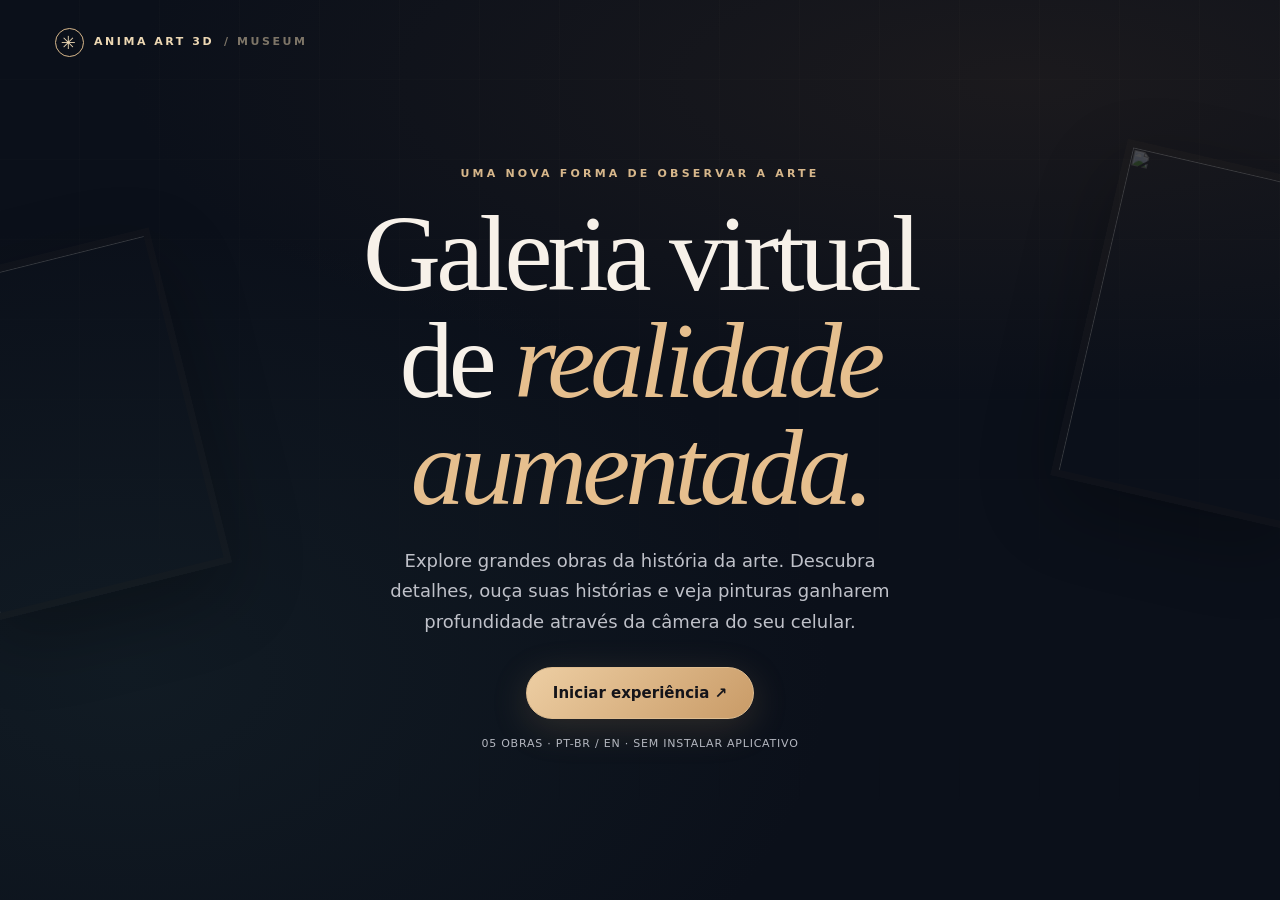
==== commit bdfd02be: "feat: torna Galeria Virtual de Realidade Aumentada a página inicial" ====
--- a/frontend/poc-mindar/index.html
+++ b/frontend/poc-mindar/index.html
@@ -3,7 +3,7 @@
 <head>
   <meta charset="utf-8">
   <meta name="viewport" content="width=device-width,initial-scale=1">
-  <meta http-equiv="refresh" content="0; url=./animada.html?mode=art">
+  <meta http-equiv="refresh" content="0; url=./galeria.html">
   <meta name="theme-color" content="#101a27">
   <title>Anima Art 3D — Abrindo demonstração</title>
   <style>
@@ -17,15 +17,16 @@
     a.alt{background:#273c53;color:#e9f1fc;border:1px solid #64839d}
   </style>
   <script>
-    // O endereço raiz deve abrir a experiência mais recente, não a POC de teste.
-    window.location.replace("./animada.html?mode=art");
+    // O endereço raiz abre a galeria; a POC técnica continua isolada.
+    window.location.replace("./galeria.html");
   </script>
 </head>
 <body>
   <main>
     <h1>Anima Art 3D</h1>
-    <p>Redirecionando para a experiência atual com pintura em relevo 3D, HUD compacta e áudio em PT-BR/EN.</p>
-    <a href="./animada.html?mode=art">Abrir a experiência 3D</a>
+    <p>Redirecionando para a Galeria Virtual de Realidade Aumentada, com cinco obras, áudio PT-BR/EN e reconhecimento MindAR.</p>
+    <a href="./galeria.html">Entrar na galeria virtual</a>
+    <a class="alt" href="./animada.html?mode=art">Abrir demonstração 3D individual</a>
     <a class="alt" href="./index-tecnico.html">Abrir a POC técnica original</a>
   </main>
 </body>
